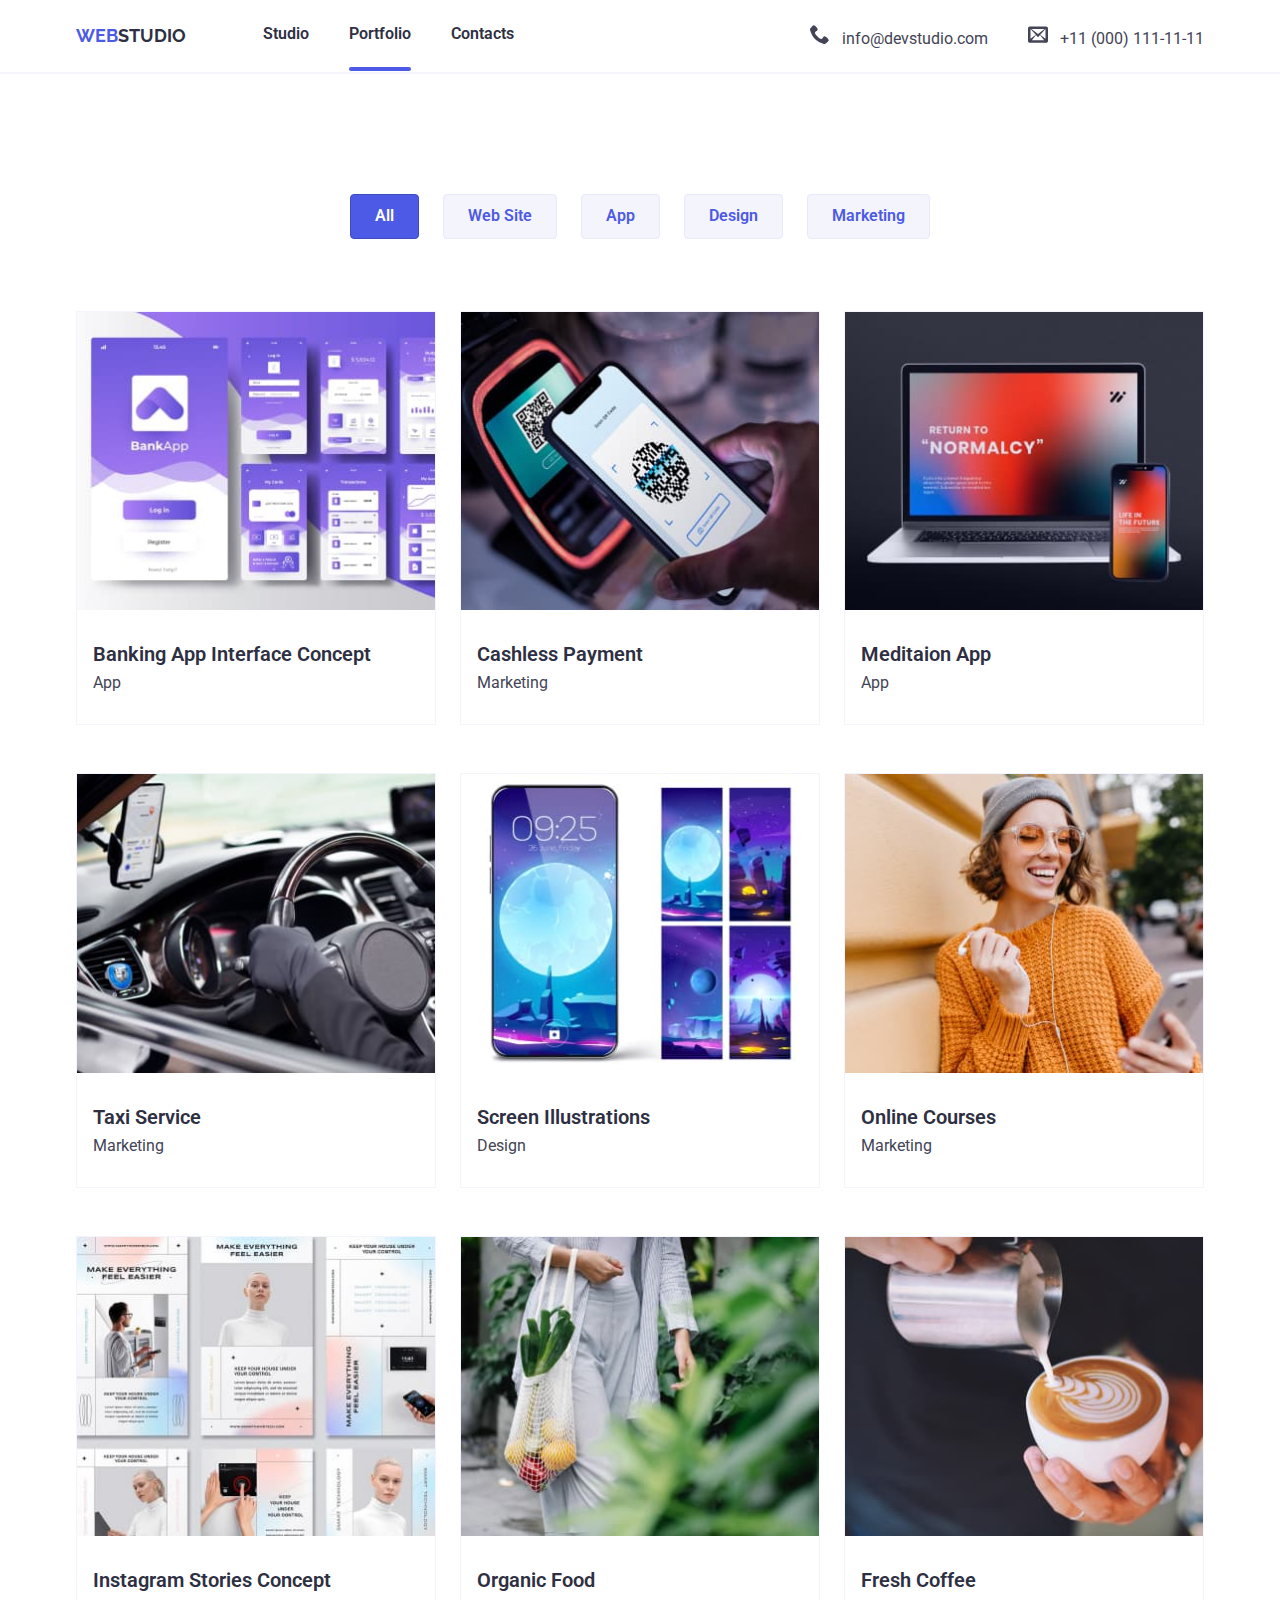
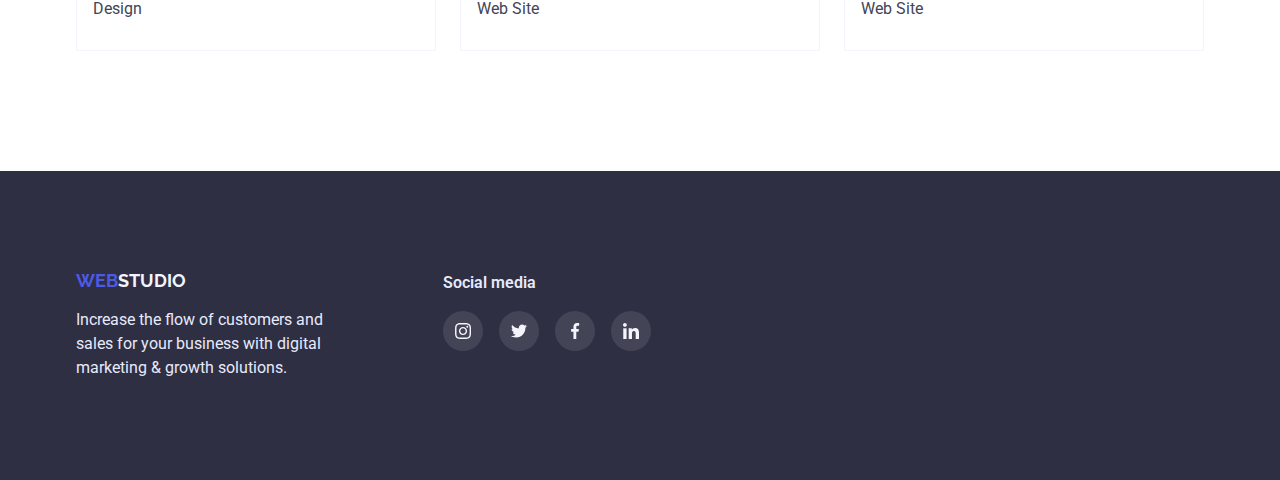
==== portfolio.html @ 73472440 "adding" ====
<!DOCTYPE html>
<html lang="en">
<head>
    <meta charset="UTF-8">
    <meta http-equiv="X-UA-Compatible" content="IE=edge">
    <meta name="viewport" content="width=device-width, initial-scale=1.0">
    <title>Document</title>
    <link rel="stylesheet" href="https://cdnjs.cloudflare.com/ajax/libs/modern-normalize/1.0.0/modern-normalize.min.css" />
    <link rel="stylesheet" href="./css/styles.css">
    <link rel="preconnect" href="https://fonts.googleapis.com">
    <link rel="preconnect" href="https://fonts.gstatic.com" crossorigin>
    <link href="https://fonts.googleapis.com/css2?family=Raleway:wght@700&family=Roboto:wght@400;500;700;900&display=swap"
        rel="stylesheet">
</head>
<body>
    <header>
        <section class="section-header">
            <div class="container">
                <nav class="nav">
                    <a href="./index.html" class="logo"><span class="web">Web</span>Studio</a>
                    <ul class="site-nav">
                        <li class="item"><a href="./index.html" class="link-nav">Studio</a></li>
                        <li class="item after"><a href="./portfolio.html" class="link-nav">Portfolio</a></li>
                        <li class="item"><a href="#" class="link-nav">Contacts</a></li>
                    </ul>
                    <div class="contact">
                        <ul class="header-icons">
                            <li class="item">
                                <a href="malito:info@devstudio.com" class="primary-contact">
                                    <svg class="icon-header" width="20" height="20">
                                        <use href="./images/icons.svg#icon-phone">
                        
                                        </use>
                                    </svg>info@devstudio.com</a>
                            </li>
                            <li class="item">
                                <a href="tel:+11(000)111-11-11" class="primary-contact">
                                    <svg class="icon-header" width="20" height="20">
                                        <use href="./images/icons.svg#icon-envelop"></use>
                                    </svg>+11 (000) 111-11-11</a>
                            </li>
                        </ul>
                    </div>
                </nav>
            </div>
        </section>
    </header>
    <main>
        <section class="section">
            <div class="container">
            <h1 class="hidden">Portfolio</h1>
            <ul class="buttons">
                <li class="type">
                    <button type="button" class="button primary">All</button>
                </li>
                <li class="type">
                    <button type="button" class="button secondary">Web Site</button>
                </li>
                <li class="type">
                    <button type="button" class="button secondary">App</button>
                </li>
                <li class="type">
                    <button type="button" class="button secondary">Design</button>
                </li>
                <li class="type">
                    <button type="button" class="button secondary">Marketing</button>
                </li>
            </ul> 
            <ul class="cards-portfolio">
                <li class="card-portfolio">
                    <div class="portfolio-unit">
                        <div class="portfolio-img">
                            <img src="./images/img..jpg" alt="banking app interface concept" width="360">
                        </div>
                        <div class="portfolio-text">
                            <h2 class="subtitle portfolio">Banking App Interface Concept</h2>
                            <p class="subtitle-text">App</p>
                        </div>
                        
                    </div>
                    
                </li>
                <li class="card-portfolio">
                    <div class="portfolio-unit">
                    <div class="portfolio-img">
                            <img src="./images/img(1.).jpg" alt="cashless payment" width="360">
                        </div>
                        <div class="portfolio-text">
                            <h2 class="subtitle portfolio">Cashless Payment</h2>
                            <p class="subtitle-text">Marketing</p>
                        </div>
                    </div>
                </li>
                <li class="card-portfolio">
                    <div class="portfolio-unit">
                    <div class="portfolio-img">
                            <img src="./images/img(2.).jpg" alt="pc and phone" width="360">
                        </div>
                        <div class="portfolio-text">
                            <h2 class="subtitle portfolio">Meditaion App</h2>
                            <p class="subtitle-text">App</p>
                        </div>
                    </div>
                </li>
                <li class="card-portfolio">
                    <div class="portfolio-unit">
                        <div class="portfolio-img">
                            <img src="./images/img(3.).jpg" alt="car insyde" width="360">
                        </div>
                        <div class="portfolio-text">
                            <h2 class="subtitle portfolio">Taxi Service</h2>
                            <p class="subtitle-text">Marketing</p>
                        </div>
                    </div>
                </li>
                <li class="card-portfolio">
                    <div class="portfolio-unit">
                        <div class="portfolio-img">
                            <img src="./images/img(4.).jpg" alt="phone" width="360">
                        </div>
                        <div class="portfolio-text">
                            <h2 class="subtitle portfolio">Screen Illustrations</h2>
                            <p class="subtitle-text">Design</p>
                        </div>
                    </div>
                </li>
                <li class="card-portfolio">
                    <div class="portfolio-unit">
                        <div class="portfolio-img">
                            <img src="./images/img(5.).jpg" alt="girl" width="360">
                        </div>
                        <div class="portfolio-text">
                            <h2 class="subtitle portfolio">Online Courses</h2>
                            <p class="subtitle-text">Marketing</p>
                        </div>
                    </div>
                </li>
                <li class="card-portfolio">
                    <div class="portfolio-unit">
                        <div class="portfolio-img">
                            <img src="./images/img(6.).jpg" alt="instagram stories" width="360">
                        </div>
                        <div class="portfolio-text">
                            <h2 class="subtitle portfolio">Instagram Stories Concept</h2>
                            <p class="subtitle-text">Design</p>
                        </div>
                    </div>
                </li>
                <li class="card-portfolio">
                    <div class="portfolio-unit">
                        <div class="portfolio-img">
                            <img src="./images/img(7.).jpg" alt="girl with organic food" width="360">
                        </div>
                        <div class="portfolio-text">
                            <h2 class="subtitle portfolio">Organic Food</h2>
                            <p class="subtitle-text">Web Site</p>
                        </div>
                    </div>
                </li>
                <li class="card-portfolio">
                    <div class="portfolio-unit">
                        <div class="portfolio-img">
                            <img src="./images/img(8.).jpg" alt="barista makes coffee" width="360">
                        </div>
                        <div class="portfolio-text">
                            <h2 class="subtitle portfolio">Fresh Coffee</h2>
                            <p class="subtitle-text">Web Site</p>
                        </div>
                    </div>
                </li>
            </ul>
            </div>
        </section>
    </main>
    <footer class="footer">
        <div class="container">
            <div class="foot">
                <div class="footerLogotipe">
                    <a href="./index.html" class="logo-footer"><span class="web-footer">Web</span>Studio</a>
                    <p class="footer-text">Increase the flow of customers and<br>sales for your business with
                        digital<br>marketing & growth solutions.
                    </p>
                </div>
                <div class="networks">
                    <h4 class="networks-title">Social media</h4>
                    <ul class="networks-list">
                        <li class="networks-icon">
                            <a href="#" class="networksIconLink">
                                <svg width="16" height="16">
                                    <use href="./images/icons.svg#icon-instagram"></use>
                                </svg>
                            </a>
                        </li>
                        <li class="networks-icon">
                            <a href="#" class="networksIconLink">
                                <svg width="16" height="16">
                                    <use href="./images/icons.svg#icon-twitter"></use>
                                </svg>
                            </a>
                        </li>
                        <li class="networks-icon">
                            <a href="#" class="networksIconLink">
                                <svg width="16" height="16">
                                    <use href="./images/icons.svg#icon-facebook"></use>
                                </svg>
                            </a>
                        </li>
                        <li class="networks-icon">
                            <a href="#" class="networksIconLink">
                                <svg width="16" height="16">
                                    <use href="./images/icons.svg#icon-linkedin"></use>
                                </svg>
                            </a>
                        </li>
                    </ul>
                </div>
            </div>
        </div>
    </footer>
</body>
</html>
---- css/styles.css ----
:root {
    
    --primary-bg: #E5E5E5;
    --primary-brand: #4d5ae5;
    --navy-biue: #2e2f42;
    --body-text: #434455;
    --subtle-text: #8e8f99;
    --accent-color: #e7e9fc;
    --light-cloud: #f4f4fd;
    --green: #31d0aa;
    --white: #ffffff;
    --focus-button: #404BBF;
    --border-button: #E7E9FC;
    --time-distribution: 250ms cubic-bezier(0.4, 0, 0.2, 1);
}
body {
    font-family: 'Roboto', sans-serif;
    color: var(--body-text);
    background-color: var(--white);
}
ul {
    list-style: none;
    margin-top: 0;
    margin-bottom: 0;
    padding-left: 0;
}
h1,h2,h3,h4,p {
    margin-top: 0;
    margin-bottom: 0;
}
img {
    display: block;
    max-width: 100%;
}
.hidden {
    display: none;
}
.container {
    max-width: 1158px;
    margin-left: auto;
    margin-right: auto;
    padding-left: 15px;
    padding-right: 15px;

}
.section {
    background-color: var(--white);
    padding-top: 120px;
    padding-bottom: 120px;
}
.section-header {
    border-bottom: 2px solid var(--light-cloud);
}
.nav {
    display: flex;
    align-items: center;


}
.logo, .web {
    text-transform: uppercase;
    text-decoration: none;
    transition: color var(--time-distribution);
}
.logo {
    display: block;
    margin-right: 77px;
    font-family: 'Raleway', sans-serif;
    color: var(--navy-biue);
    font-weight: 700;
    font-size: 18px;
    padding-top: 24px;
    padding-bottom: 24px;
    transition: color var(--time-distribution);
}
.logo:hover,
.web:hover {
    color: var(--body-text);
}
.logo:focus,
.web:focus {
    color: var(--primary-brand); 
}
.web {
    font-family: 'Raleway', sans-serif;
    color: var(--primary-brand);
    font-weight: 700;
    font-size: 18px;
}
.site-nav {
    display: flex;
    
}.site-nav .item:not(:last-child) {
    margin-right: 40px;
}
.link-nav {
    display: block;
    color: var(--navy-biue);
    font-weight: 600;
    text-decoration: none;
    padding-top: 24px;
    padding-bottom: 24px;
    transition: color var(--time-distribution);
}
.link-nav:hover {
    color: var(--body-text);
}
.link-nav:focus {
    color: var(--primary-brand);
}
.item.after::after {
    content:'';

    display: block;
    width: 100%;
    height: 4px;
    border-radius: 2px;
    background-color: var(--primary-brand);
}
.contact {
    display: flex;
    margin-left: auto;
}
.primary-contact {
    display: block;
    color: var(--body-text);
    text-decoration: none;
    padding-top: 24px;
    padding-bottom: 24px;
    fill: var(--body-text);
    transition: color var(--time-distribution), fill var(--time-distribution);
}
.primary-contact:hover,
.primary-contact:focus {
    color: var(--primary-brand);
    fill: var(--primary-brand);
}
.contact .item + .item {
    margin-left: 40px;
}
.header-icons {
    display: flex;
    align-items: center;
    
}
.icon-header {
    margin-right: 12px;
}
.hero {
    color: var(--white);
    font-size: 56px;
    font-weight: 600;
    text-align: center;
    margin-bottom: 48px;
    
}
.section-hero {
    background-color: var(--navy-biue);
    background-image: linear-gradient(to right,
     rgba(46, 47, 66, 0.8),
     rgba(46, 47, 66, 0.8)),
     url(../images/people-office.jpg);
    padding-top: 192px;
    padding-bottom: 192px;
    margin-left: auto;
    margin-right: auto;
    max-width: 1440px;
    height: 603px;
}
.benefits-icon {
    display: flex;
    width: 264px;
    height: 112px;
    border-radius: 4px;
    background-color: var(--light-cloud);
    margin-bottom: 8px;
    justify-content: center;
    align-items: center;
}
.benefits {
    display: flex;
    font-family: 'Roboto', sans-serif;
    color: var(--body-text);
    font-weight: 400;
    font-size: 16px;
    line-height: 24px;
}
.li {
    display: flex;
    flex-direction: column;
    width: 264px;
}
.li:not(:last-child) {
    margin-right: 24px;
}
.section-title {
    color: var(--navy-biue);
    font-size: 36px;
    font-weight: 600;
}
.section-wd {
    background-color: var(--white);
    padding-bottom: 120px;
}
.wd {
    display: block;
    text-align: center;
    margin-bottom: 72px;
}

.services {
    display: flex;
}
.services .items {
    display: flex;
}
.services .items:not(:last-child) {
    margin-right: 24px;
}
.section.team {
    background-color: var(--light-cloud);
}
.ot {
    text-align: center;
    margin-bottom: 72px;
}
.cards-team {
    display: flex;

}
.card-team {
    background-color: var(--white);
    display: flex;
    box-shadow: 0px 1px 6px rgba(46, 47, 66, 0.08), 0px 1px 1px rgba(46, 47, 66, 0.16), 0px 2px 1px rgba(46, 47, 66, 0.08);
    border-radius: 0px 0px 4px 4px;
    
}
.card-team:not(:last-child) {
    margin-right: 24px;
}
.card-text {
    padding: 32px 16px;
}
.subtitle {
    display: flex;
    color: var(--navy-biue);
    font-weight: 600;
    font-size: 20px;
    line-height: 1.2;
    margin-bottom: 8px;
}

.subtitle.tiam {
    justify-content: center;
}

.text {
    display: flex;
    justify-content: center;
    margin-bottom: 12px;
}
.link-icon {
    width: 100%;
    height: 100%;
    display: flex;
    justify-content: center;
    align-items: center;
    border-radius: 50%;
    background-color: var(--primary-brand);
    transition: background-color var(--time-distribution);
}
.link-icon:hover,
.link-icon:focus {
    background-color: var(--green);
}
.ot-icons {
    display: flex;
    
}
.icon-ot {
    width: 40px;
    height: 40px;
}
.icon-ot:not(:last-child) {
    margin-right: 24px;
}
.title-Customers {
    color: var(--navy-biue);
    font-size: 36px;
    font-weight: 700;
    text-align: center;
    margin-bottom: 72px;
}
.customers-link {
    display: flex;
    width: 100%;
    height: 100%;
    justify-content: center;
    align-items: center;
    border: solid 1px var(--subtle-text);
    border-radius: 4px;
    fill: var(--subtle-text);
    transition: border var(--time-distribution), fill var(--time-distribution);
}
.Customers-list {
    display: flex;

}
.Customers-icon {
    width: 168px;
    height: 88px;  
}
.customers-link:hover,
.customers-link:focus {
    border: 1px solid var(--primary-brand);  
    fill: var(--primary-brand);
}
.Customers-icon:not(:last-child) {
    margin-right: 24px;
}
.footer {
    background-color: var(--navy-biue);
    padding-top: 100px;
     padding-bottom: 100px;
}

.logo-footer,
.web-footer {
    text-transform: uppercase;
    text-decoration: none;
    transition: color var(--time-distribution);
}
.logo-footer {
    font-family: 'Raleway', sans-serif;
    color: var(--light-cloud);
    font-weight: 700;
    font-size: 18px;
    display: block;
    
}

.logo-footer:hover,
.web-footer:hover {
    color: var(--body-text);
}
.logo-footer:focus,
.web-footer:focus {

    color: var(--primary-brand);
}
.web-footer {

    font-family: 'Raleway', sans-serif;
    color: var(--primary-brand);
    font-weight: 700;
    font-size: 18px;
}
.footer-text {
    color: var(--accent-color);
    margin-top: 16px;
    font-family: 'Roboto', sans-serif;
    line-height: 24px;
    font-size: 16px;
    font-weight: 400;
}
.foot {
    display: flex;
}
.networksIconLink {
    display: flex;
    width: 100%;
    height: 100%;
    justify-content: center;
    align-items: center;
    background-color: rgba(255, 255, 255, 0.1);
    border-radius: 50%;
    transition: background-color var(--time-distribution);
}
.networks {
    margin-left: 120px;
    
}
.networks-title {
    color: var(--accent-color);
    font-family: 'Roboto', sans-serif;
    line-height: 24px;
    font-size: 16px;
    font-weight: 600;
}
.networks-list {
    display: flex;
    margin-top: 16px;

}
.networks-icon {
    width: 40px;
    height: 40px;
}
.networksIconLink:hover,
.networksIconLink:focus {
    background-color: var(--green);
}
.networks-icon:not(:last-child) {
    margin-right: 16px;
}
.button {
   display: inline-block;
   color: inherit;
   background-color: var(--light-cloud);
   cursor: pointer;
   font-weight: 600;
   text-align: center;
   padding: 12px 24px;
   border-radius: 4px;
   
}
.button.primary {
    color: var(--white);
    background-color: var(--primary-brand);
    border: 1px solid var(--focus-button);
    transition: color var(--time-distribution), background-color var(--time-distribution);
}
.button.secondary {
    color: var(--primary-brand);
    background-color: var(--light-cloud);
    border: 1px solid var(--border-button);
    transition: color var(--time-distribution), background-color var(--time-distribution);
}
.button.primary:hover, 
.button.secondary:hover{
    color: var(--white);
    background-color: var(--primary-brand);
}
.button.primary:focus,
.button.secondary:focus {
    color: var(--white);
    background-color: var(--focus-button);
}
.button.btn {
    padding: 16px 32px;
    margin-left: 480px;
    margin-right: 480px;
    transition: box-shadow var(--time-distribution);
}
.button.btn:hover,
.button.btn:focus {
    box-shadow: 0px 4px 4px rgba(0, 0, 0, 0.15);
}
.cards-portfolio {
    display: flex;
    flex-wrap: wrap;
    margin-left: calc(-1 * 24px);
    margin-top: calc(-1*48px);

}
.card-portfolio {
    width: calc(100% / 3 - 24px);
    margin-left: 24px;
    margin-top: 48px;
}
.portfolio-unit {
    border: 0.5px solid #F4F4FD;
}
.portfolio-unit:hover {
    box-shadow: 0px 1px 6px rgba(46, 47, 66, 0.08), 0px 1px 1px rgba(46, 47, 66, 0.16), 0px 2px 1px rgba(46, 47, 66, 0.08);
}
.portfolio-text {
    padding:32px 16px
}
.subtitle.portfolio {
    margin-bottom: 8px;
}
.subtitle-text {
    display: flex;
    justify-content: flex-start;
}
.buttons {
    display: flex;
    justify-content: center;
    margin-bottom: 72px;   
}
.type {
    display: flex;
    transition: box-shadow var(--time-distribution);
}
.type:not(:last-child) {
    margin-right: 24px;
}
.type:hover,
.type:focus {
    box-shadow: 0px 3px 1px rgba(0, 0, 0, 0.1), 0px 2px 1px rgba(0, 0, 0, 0.08), 0px 2px 2px rgba(0, 0, 0, 0.12);
}
.backdrop {
    position: fixed;
    z-index: 999;
    top: 0;
    left: 0;
    width: 100%;
    height: 100%;

    background-color: rgba(46, 47, 66, 0.4);
    transition: opacity var(--time-distribution), visibility var(--time-distribution);

}
.backdrop.is-hidden {
    opacity: 0;
    visibility: hidden;
    pointer-events: none;
}
.backdrop.is-hidden .modal {
    transform: translate(-50%, -50%) scale(1.1) rotate(180deg);
}
.modal {
    position: absolute;
    width: 408px;
    height: 576px;
    top: 50%;
    left: 50%;
    transform: translate(-50%, -50%) scale(1) rotate(0deg);
    transition: transform var(--time-distribution); 
    background-color: var(--white);
}
.modal-close-btn {
    position: absolute;
    display: flex;
    justify-content: center;
    align-items: center;
    top: 24px;
    right: 24px;

    width: 24px;
    height: 24px;
    background: var(--border-button);
    border: 1px solid rgba(0, 0, 0, 0.1);
    border-radius: 50%;
    padding: 0;

    transition: box-shadow var(--time-distribution);
}
.modal-close-btn:hover,
.modal-close-btn:focus {
    box-shadow: 0px 1px 6px rgba(46, 47, 66, 0.08), 0px 1px 1px rgba(46, 47, 66, 0.16), 0px 2px 1px rgba(46, 47, 66, 0.08);
}
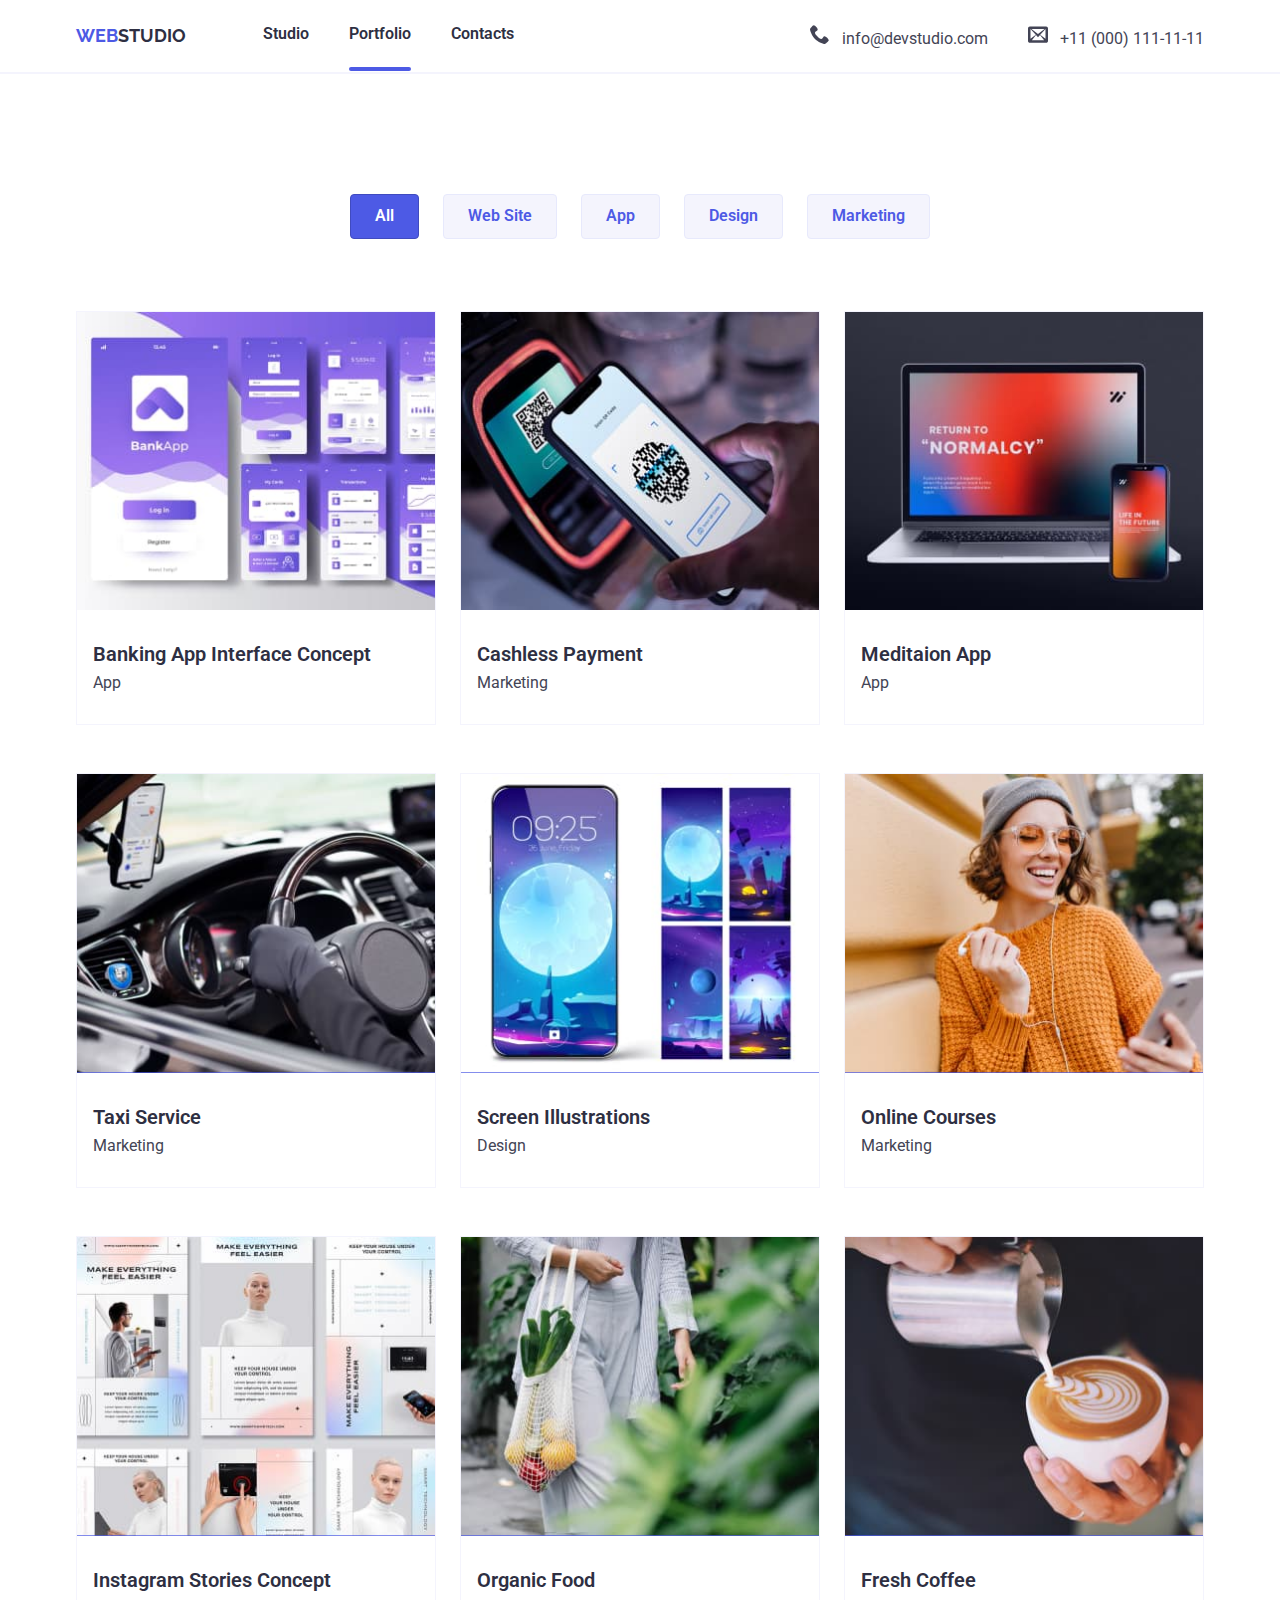
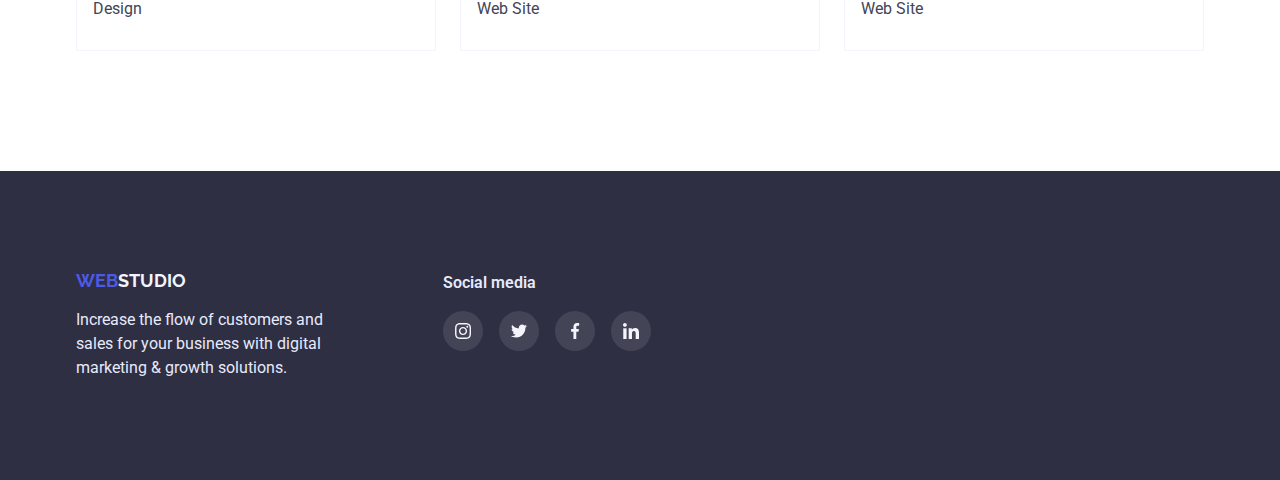
==== commit 744866a4: "add backdrop,overlei and some animation" ====
--- a/portfolio.html
+++ b/portfolio.html
@@ -71,19 +71,25 @@
                     <div class="portfolio-unit">
                         <div class="portfolio-img">
                             <img src="./images/img..jpg" alt="banking app interface concept" width="360">
+                            <p class="overlei">14 Stylish and User-Friendly App Design Concepts · Task Manager App · Calorie Tracker App · Exotic Fruit Ecommerce App ·
+                            Cloud Storage App</p>
                         </div>
                         <div class="portfolio-text">
                             <h2 class="subtitle portfolio">Banking App Interface Concept</h2>
                             <p class="subtitle-text">App</p>
                         </div>
-                        
-                    </div>
-                    
+                
+                    </div>
+                
+                </li>
                 </li>
                 <li class="card-portfolio">
                     <div class="portfolio-unit">
                     <div class="portfolio-img">
                             <img src="./images/img(1.).jpg" alt="cashless payment" width="360">
+                            <p class="overlei">14 Stylish and User-Friendly App Design Concepts · Task Manager App · Calorie Tracker App · Exotic
+                                Fruit Ecommerce App ·
+                                Cloud Storage App</p>
                         </div>
                         <div class="portfolio-text">
                             <h2 class="subtitle portfolio">Cashless Payment</h2>
@@ -95,6 +101,8 @@
                     <div class="portfolio-unit">
                     <div class="portfolio-img">
                             <img src="./images/img(2.).jpg" alt="pc and phone" width="360">
+                            <p class="overlei">14 Stylish and User-Friendly App Design Concepts · Task Manager App · Calorie Tracker App · Exotic Fruit Ecommerce App ·
+                            Cloud Storage App</p>
                         </div>
                         <div class="portfolio-text">
                             <h2 class="subtitle portfolio">Meditaion App</h2>
@@ -106,6 +114,8 @@
                     <div class="portfolio-unit">
                         <div class="portfolio-img">
                             <img src="./images/img(3.).jpg" alt="car insyde" width="360">
+                            <p class="overlei">14 Stylish and User-Friendly App Design Concepts · Task Manager App · Calorie Tracker App · Exotic Fruit Ecommerce App ·
+                            Cloud Storage App</p>
                         </div>
                         <div class="portfolio-text">
                             <h2 class="subtitle portfolio">Taxi Service</h2>
@@ -117,6 +127,8 @@
                     <div class="portfolio-unit">
                         <div class="portfolio-img">
                             <img src="./images/img(4.).jpg" alt="phone" width="360">
+                            <p class="overlei">14 Stylish and User-Friendly App Design Concepts · Task Manager App · Calorie Tracker App · Exotic Fruit Ecommerce App ·
+                            Cloud Storage App</p>
                         </div>
                         <div class="portfolio-text">
                             <h2 class="subtitle portfolio">Screen Illustrations</h2>
@@ -128,6 +140,8 @@
                     <div class="portfolio-unit">
                         <div class="portfolio-img">
                             <img src="./images/img(5.).jpg" alt="girl" width="360">
+                            <p class="overlei">14 Stylish and User-Friendly App Design Concepts · Task Manager App · Calorie Tracker App · Exotic Fruit Ecommerce App ·
+                            Cloud Storage App</p>
                         </div>
                         <div class="portfolio-text">
                             <h2 class="subtitle portfolio">Online Courses</h2>
@@ -139,6 +153,8 @@
                     <div class="portfolio-unit">
                         <div class="portfolio-img">
                             <img src="./images/img(6.).jpg" alt="instagram stories" width="360">
+                            <p class="overlei">14 Stylish and User-Friendly App Design Concepts · Task Manager App · Calorie Tracker App · Exotic Fruit Ecommerce App ·
+                            Cloud Storage App</p>
                         </div>
                         <div class="portfolio-text">
                             <h2 class="subtitle portfolio">Instagram Stories Concept</h2>
@@ -150,6 +166,8 @@
                     <div class="portfolio-unit">
                         <div class="portfolio-img">
                             <img src="./images/img(7.).jpg" alt="girl with organic food" width="360">
+                            <p class="overlei">14 Stylish and User-Friendly App Design Concepts · Task Manager App · Calorie Tracker App · Exotic Fruit Ecommerce App ·
+                            Cloud Storage App</p>
                         </div>
                         <div class="portfolio-text">
                             <h2 class="subtitle portfolio">Organic Food</h2>
@@ -161,6 +179,8 @@
                     <div class="portfolio-unit">
                         <div class="portfolio-img">
                             <img src="./images/img(8.).jpg" alt="barista makes coffee" width="360">
+                            <p class="overlei">14 Stylish and User-Friendly App Design Concepts · Task Manager App · Calorie Tracker App · Exotic Fruit Ecommerce App ·
+                            Cloud Storage App</p>
                         </div>
                         <div class="portfolio-text">
                             <h2 class="subtitle portfolio">Fresh Coffee</h2>
--- a/css/styles.css
+++ b/css/styles.css
@@ -446,6 +446,30 @@
 .button.btn:focus {
     box-shadow: 0px 4px 4px rgba(0, 0, 0, 0.15);
 }
+.overlei {
+    position: absolute;
+    top: 0;
+    left: 0;
+    width: 100%;
+    height: 100%;
+
+    font-family: 'Roboto';
+    font-weight: 400;
+    font-size: 16px;
+    line-height: 24px;
+    letter-spacing: 0.02em;
+    color: var(--light-cloud);
+    padding: 40px 32px 10px 32px;
+    overflow: auto;
+
+    background-color: var(--primary-brand);
+    transform: translate(0, 100%);
+    transition: transform var(--time-distribution);
+}
+.portfolio-img {
+    position: relative;
+    overflow: hidden;
+}
 .cards-portfolio {
     display: flex;
     flex-wrap: wrap;
@@ -458,8 +482,11 @@
     margin-left: 24px;
     margin-top: 48px;
 }
+.card-portfolio:hover .overlei {
+    transform: translate(0, 0);
+}
 .portfolio-unit {
-    border: 0.5px solid #F4F4FD;
+    border: 0.5px solid var(--light-cloud);
 }
 .portfolio-unit:hover {
     box-shadow: 0px 1px 6px rgba(46, 47, 66, 0.08), 0px 1px 1px rgba(46, 47, 66, 0.16), 0px 2px 1px rgba(46, 47, 66, 0.08);
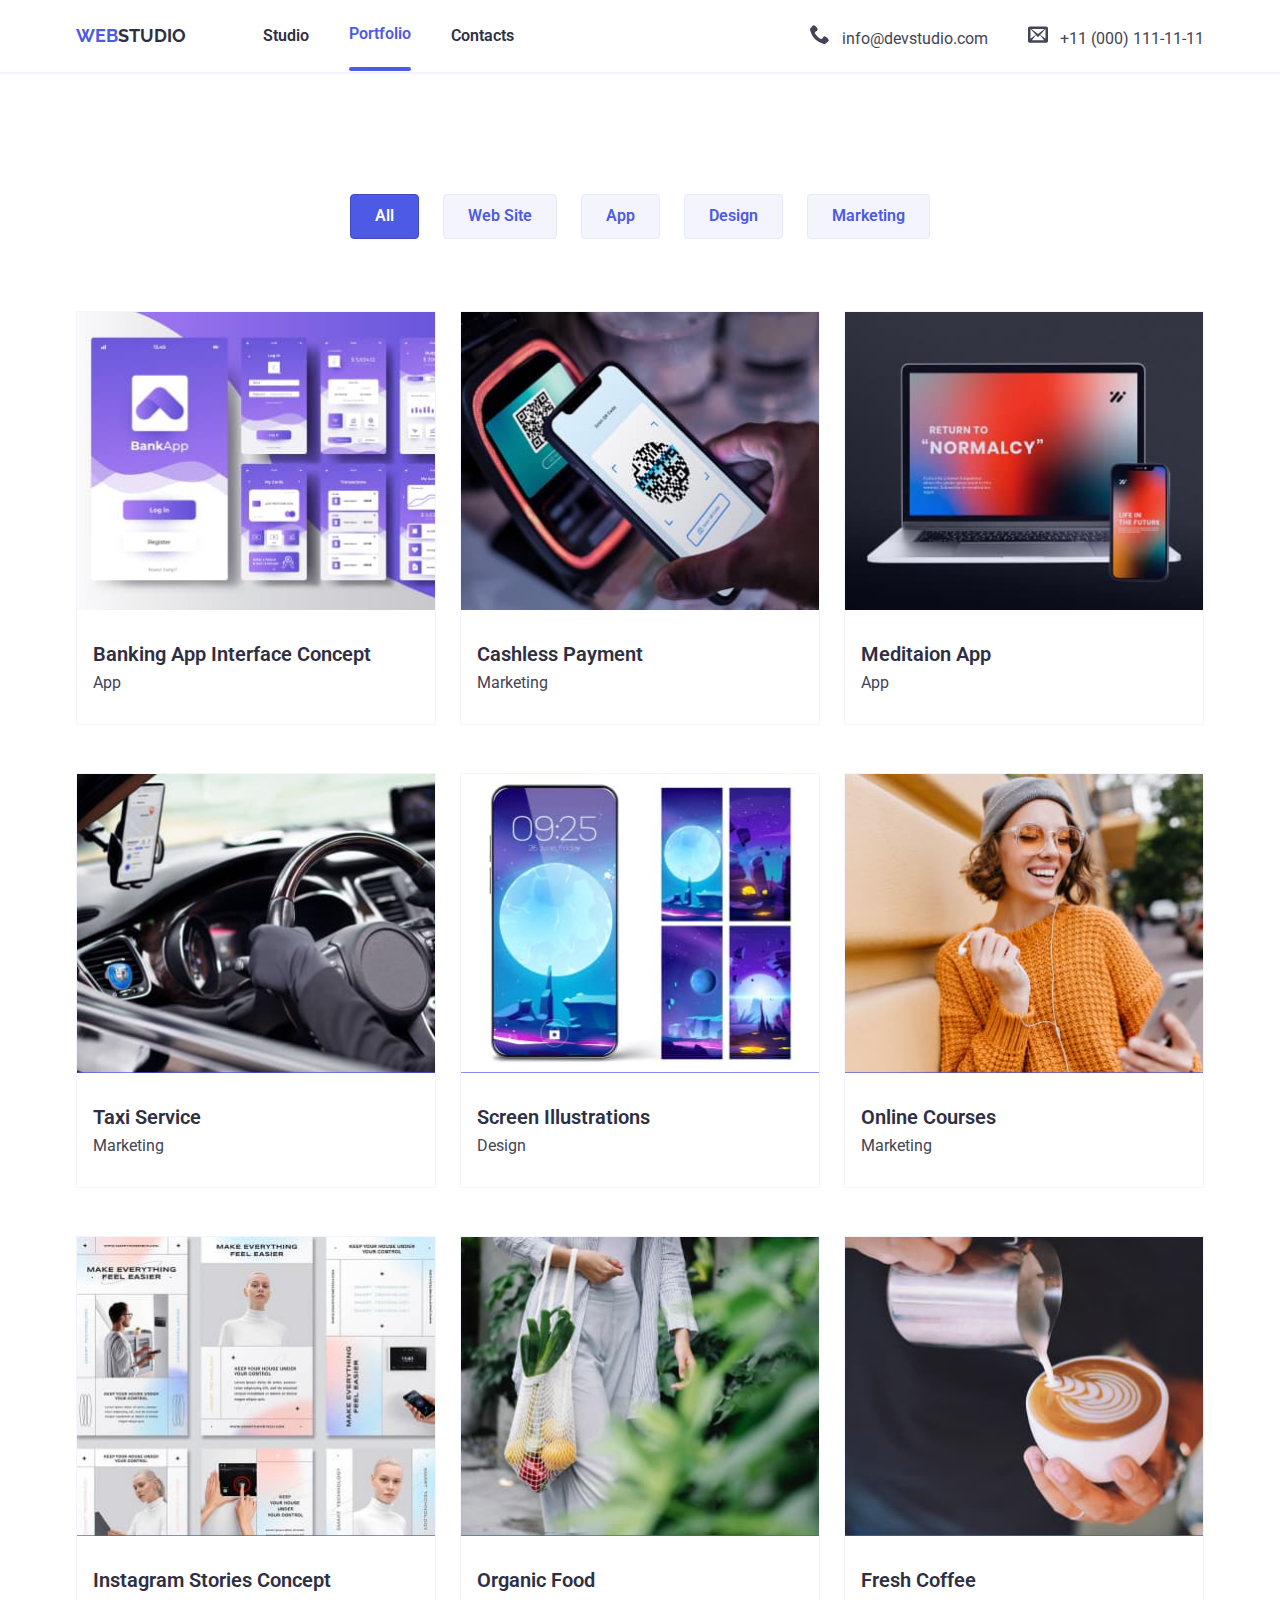
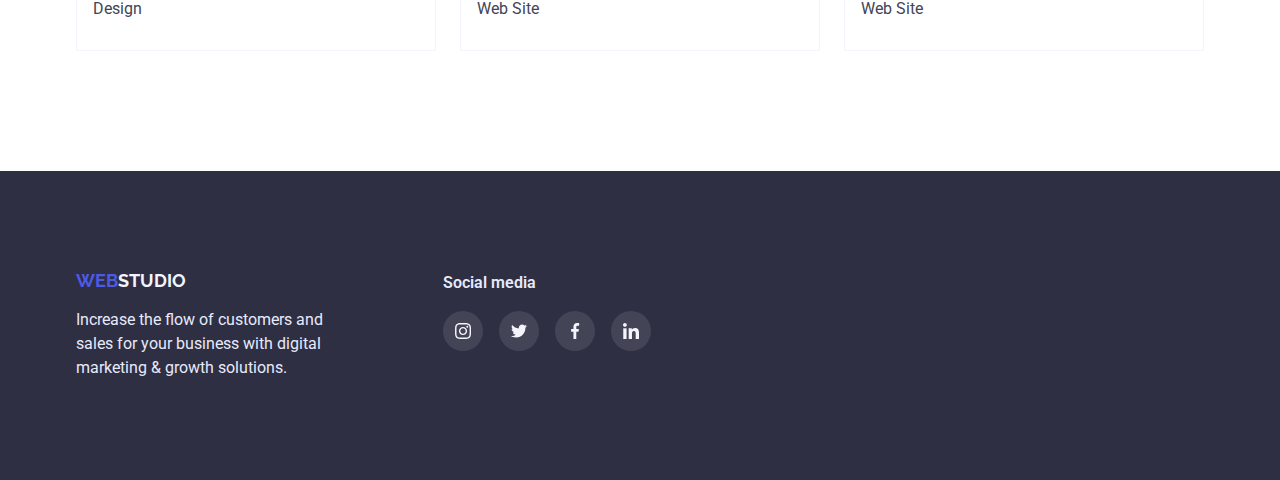
==== commit ad2b364b: "some chenge" ====
--- a/portfolio.html
+++ b/portfolio.html
@@ -14,13 +14,13 @@
 </head>
 <body>
     <header>
-        <section class="section-header">
+        <section class="section-header portfolio">
             <div class="container">
                 <nav class="nav">
                     <a href="./index.html" class="logo"><span class="web">Web</span>Studio</a>
                     <ul class="site-nav">
                         <li class="item"><a href="./index.html" class="link-nav">Studio</a></li>
-                        <li class="item after"><a href="./portfolio.html" class="link-nav">Portfolio</a></li>
+                        <li class="item after"><a href="./portfolio.html" class="link-nav portfolio">Portfolio</a></li>
                         <li class="item"><a href="#" class="link-nav">Contacts</a></li>
                     </ul>
                     <div class="contact">
@@ -54,7 +54,7 @@
                     <button type="button" class="button primary">All</button>
                 </li>
                 <li class="type">
-                    <button type="button" class="button secondary">Web Site</button>
+                    <button type="button portfol" class="button secondary">Web Site</button>
                 </li>
                 <li class="type">
                     <button type="button" class="button secondary">App</button>
@@ -68,7 +68,7 @@
             </ul> 
             <ul class="cards-portfolio">
                 <li class="card-portfolio">
-                    <div class="portfolio-unit">
+                    <a href="#" class="portfolio-unit">
                         <div class="portfolio-img">
                             <img src="./images/img..jpg" alt="banking app interface concept" width="360">
                             <p class="overlei">14 Stylish and User-Friendly App Design Concepts · Task Manager App · Calorie Tracker App · Exotic Fruit Ecommerce App ·
@@ -78,13 +78,11 @@
                             <h2 class="subtitle portfolio">Banking App Interface Concept</h2>
                             <p class="subtitle-text">App</p>
                         </div>
-                
-                    </div>
-                
-                </li>
-                </li>
-                <li class="card-portfolio">
-                    <div class="portfolio-unit">
+                    </a>
+                </li>
+                </li>
+                <li class="card-portfolio">
+                    <a href="#" class="portfolio-unit">
                     <div class="portfolio-img">
                             <img src="./images/img(1.).jpg" alt="cashless payment" width="360">
                             <p class="overlei">14 Stylish and User-Friendly App Design Concepts · Task Manager App · Calorie Tracker App · Exotic
@@ -95,10 +93,10 @@
                             <h2 class="subtitle portfolio">Cashless Payment</h2>
                             <p class="subtitle-text">Marketing</p>
                         </div>
-                    </div>
-                </li>
-                <li class="card-portfolio">
-                    <div class="portfolio-unit">
+                    </a>
+                </li>
+                <li class="card-portfolio">
+                    <a href="#" class="portfolio-unit">
                     <div class="portfolio-img">
                             <img src="./images/img(2.).jpg" alt="pc and phone" width="360">
                             <p class="overlei">14 Stylish and User-Friendly App Design Concepts · Task Manager App · Calorie Tracker App · Exotic Fruit Ecommerce App ·
@@ -108,10 +106,10 @@
                             <h2 class="subtitle portfolio">Meditaion App</h2>
                             <p class="subtitle-text">App</p>
                         </div>
-                    </div>
-                </li>
-                <li class="card-portfolio">
-                    <div class="portfolio-unit">
+                    </a>
+                </li>
+                <li class="card-portfolio">
+                    <a href="#" class="portfolio-unit">
                         <div class="portfolio-img">
                             <img src="./images/img(3.).jpg" alt="car insyde" width="360">
                             <p class="overlei">14 Stylish and User-Friendly App Design Concepts · Task Manager App · Calorie Tracker App · Exotic Fruit Ecommerce App ·
@@ -121,10 +119,10 @@
                             <h2 class="subtitle portfolio">Taxi Service</h2>
                             <p class="subtitle-text">Marketing</p>
                         </div>
-                    </div>
-                </li>
-                <li class="card-portfolio">
-                    <div class="portfolio-unit">
+                    </a>
+                </li>
+                <li class="card-portfolio">
+                    <a href="#" class="portfolio-unit">
                         <div class="portfolio-img">
                             <img src="./images/img(4.).jpg" alt="phone" width="360">
                             <p class="overlei">14 Stylish and User-Friendly App Design Concepts · Task Manager App · Calorie Tracker App · Exotic Fruit Ecommerce App ·
@@ -134,10 +132,10 @@
                             <h2 class="subtitle portfolio">Screen Illustrations</h2>
                             <p class="subtitle-text">Design</p>
                         </div>
-                    </div>
-                </li>
-                <li class="card-portfolio">
-                    <div class="portfolio-unit">
+                    </a>
+                </li>
+                <li class="card-portfolio">
+                    <a href="#" class="portfolio-unit">
                         <div class="portfolio-img">
                             <img src="./images/img(5.).jpg" alt="girl" width="360">
                             <p class="overlei">14 Stylish and User-Friendly App Design Concepts · Task Manager App · Calorie Tracker App · Exotic Fruit Ecommerce App ·
@@ -147,10 +145,10 @@
                             <h2 class="subtitle portfolio">Online Courses</h2>
                             <p class="subtitle-text">Marketing</p>
                         </div>
-                    </div>
-                </li>
-                <li class="card-portfolio">
-                    <div class="portfolio-unit">
+                    </a>
+                </li>
+                <li class="card-portfolio">
+                    <a href="#" class="portfolio-unit">
                         <div class="portfolio-img">
                             <img src="./images/img(6.).jpg" alt="instagram stories" width="360">
                             <p class="overlei">14 Stylish and User-Friendly App Design Concepts · Task Manager App · Calorie Tracker App · Exotic Fruit Ecommerce App ·
@@ -160,10 +158,10 @@
                             <h2 class="subtitle portfolio">Instagram Stories Concept</h2>
                             <p class="subtitle-text">Design</p>
                         </div>
-                    </div>
-                </li>
-                <li class="card-portfolio">
-                    <div class="portfolio-unit">
+                    </a>
+                </li>
+                <li class="card-portfolio">
+                    <a href="#" class="portfolio-unit">
                         <div class="portfolio-img">
                             <img src="./images/img(7.).jpg" alt="girl with organic food" width="360">
                             <p class="overlei">14 Stylish and User-Friendly App Design Concepts · Task Manager App · Calorie Tracker App · Exotic Fruit Ecommerce App ·
@@ -173,10 +171,10 @@
                             <h2 class="subtitle portfolio">Organic Food</h2>
                             <p class="subtitle-text">Web Site</p>
                         </div>
-                    </div>
-                </li>
-                <li class="card-portfolio">
-                    <div class="portfolio-unit">
+                    </a>
+                </li>
+                <li class="card-portfolio">
+                    <a href="#" class="portfolio-unit">
                         <div class="portfolio-img">
                             <img src="./images/img(8.).jpg" alt="barista makes coffee" width="360">
                             <p class="overlei">14 Stylish and User-Friendly App Design Concepts · Task Manager App · Calorie Tracker App · Exotic Fruit Ecommerce App ·
@@ -186,7 +184,7 @@
                             <h2 class="subtitle portfolio">Fresh Coffee</h2>
                             <p class="subtitle-text">Web Site</p>
                         </div>
-                    </div>
+                    </a>
                 </li>
             </ul>
             </div>
--- a/css/styles.css
+++ b/css/styles.css
@@ -38,6 +38,7 @@
 .container {
     max-width: 1158px;
     margin-left: auto;
+
     margin-right: auto;
     padding-left: 15px;
     padding-right: 15px;
@@ -48,7 +49,7 @@
     padding-top: 120px;
     padding-bottom: 120px;
 }
-.section-header {
+.section-header.portfolio {
     border-bottom: 2px solid var(--light-cloud);
 }
 .nav {
@@ -89,23 +90,34 @@
 }
 .site-nav {
     display: flex;
+    align-items: center;
+    
     
 }.site-nav .item:not(:last-child) {
     margin-right: 40px;
 }
 .link-nav {
     display: block;
+
     color: var(--navy-biue);
     font-weight: 600;
     text-decoration: none;
+
     padding-top: 24px;
     padding-bottom: 24px;
+
     transition: color var(--time-distribution);
 }
 .link-nav:hover {
     color: var(--body-text);
 }
 .link-nav:focus {
+    color: var(--primary-brand);
+}
+.link-nav.studio {
+    color: var(--primary-brand);
+}
+.link-nav.portfolio {
     color: var(--primary-brand);
 }
 .item.after::after {
@@ -114,7 +126,9 @@
     display: block;
     width: 100%;
     height: 4px;
+
     border-radius: 2px;
+
     background-color: var(--primary-brand);
 }
 .contact {
@@ -133,7 +147,6 @@
 .primary-contact:hover,
 .primary-contact:focus {
     color: var(--primary-brand);
-    fill: var(--primary-brand);
 }
 .contact .item + .item {
     margin-left: 40px;
@@ -145,6 +158,7 @@
 }
 .icon-header {
     margin-right: 12px;
+    fill: currentColor;
 }
 .hero {
     color: var(--white);
@@ -157,8 +171,8 @@
 .section-hero {
     background-color: var(--navy-biue);
     background-image: linear-gradient(to right,
-     rgba(46, 47, 66, 0.8),
-     rgba(46, 47, 66, 0.8)),
+     rgba(46, 47, 66, 0.7),
+     rgba(46, 47, 66, 0.7)),
      url(../images/people-office.jpg);
     padding-top: 192px;
     padding-bottom: 192px;
@@ -345,7 +359,6 @@
 }
 .logo-footer:focus,
 .web-footer:focus {
-
     color: var(--primary-brand);
 }
 .web-footer {
@@ -446,6 +459,7 @@
 .button.btn:focus {
     box-shadow: 0px 4px 4px rgba(0, 0, 0, 0.15);
 }
+
 .overlei {
     position: absolute;
     top: 0;
@@ -475,18 +489,23 @@
     flex-wrap: wrap;
     margin-left: calc(-1 * 24px);
     margin-top: calc(-1*48px);
-
 }
 .card-portfolio {
     width: calc(100% / 3 - 24px);
     margin-left: 24px;
     margin-top: 48px;
 }
-.card-portfolio:hover .overlei {
+.card-portfolio:hover .overlei,
+.card-portfolio:focus .overlei {
     transform: translate(0, 0);
 }
+
 .portfolio-unit {
+    display: block;
+
     border: 0.5px solid var(--light-cloud);
+    text-decoration: none;
+
 }
 .portfolio-unit:hover {
     box-shadow: 0px 1px 6px rgba(46, 47, 66, 0.08), 0px 1px 1px rgba(46, 47, 66, 0.16), 0px 2px 1px rgba(46, 47, 66, 0.08);
@@ -500,6 +519,10 @@
 .subtitle-text {
     display: flex;
     justify-content: flex-start;
+
+   
+    font-family: 'Roboto', sans-serif;
+    color: var(--body-text);
 }
 .buttons {
     display: flex;
